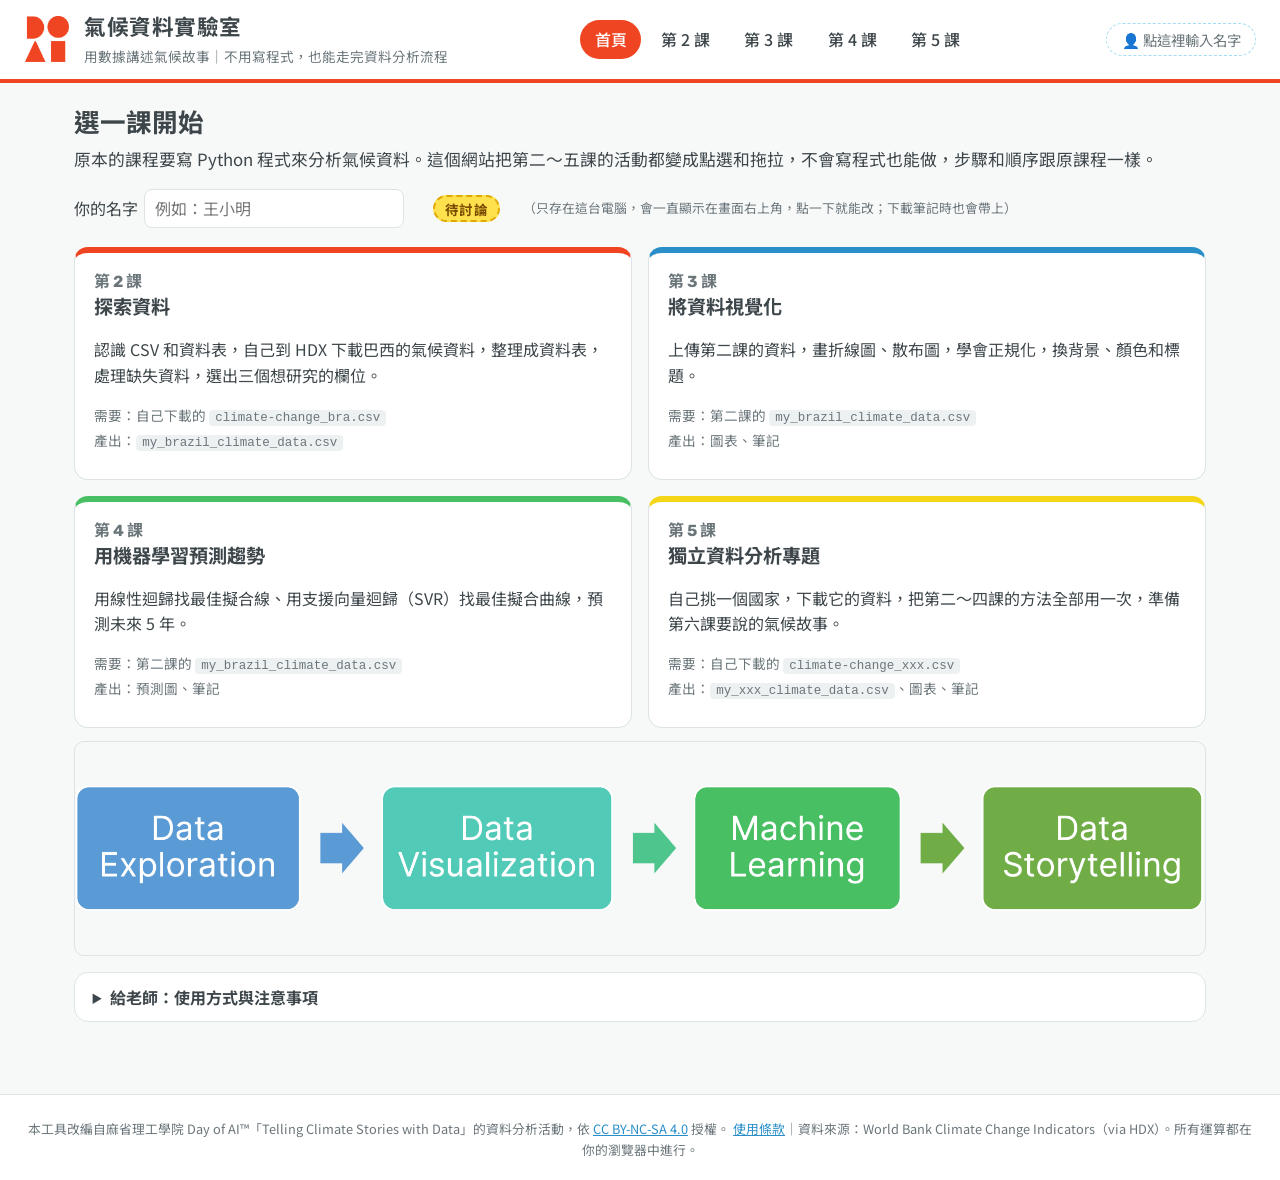
==== index.html @ 6a20e706 "氣候資料實驗室：第二～五課網頁版（不用寫程式的 Day of AI 氣候資料分析活動） Co-Authored-By: Claude Opus 5.5 <noreply@anthropic.com>" ====
<!doctype html>
<html lang="zh-Hant">
<head>
<meta charset="utf-8">
<meta name="viewport" content="width=device-width, initial-scale=1">
<title>氣候資料實驗室</title>
<link rel="icon" href="assets/logo-dayofai.png">
<link rel="preconnect" href="https://fonts.googleapis.com">
<link rel="stylesheet" href="https://fonts.googleapis.com/css2?family=Noto+Sans+TC:wght@400;500;700&family=Rubik:wght@500;700&display=swap">
<link rel="stylesheet" href="style.css?v=20261011171038">
</head>
<body class="home">

<header class="topbar">
  <a class="brand" href="index.html">
    <img src="assets/logo-dayofai.png" alt="Day of AI" class="logo">
    <div><div class="brand-title">氣候資料實驗室</div><div class="brand-sub">用數據講述氣候故事｜不用寫程式，也能走完資料分析流程</div></div>
  </a>
  <nav class="lesson-nav" id="lessonNav" data-current="0"></nav>
  <div class="pills"><span class="pill" id="studentName"></span></div>
</header>

<main>
  <section class="hero">
    <h1>選一課開始</h1>
    <p class="lead">原本的課程要寫 Python 程式來分析氣候資料。這個網站把第二～五課的活動都變成點選和拖拉，不會寫程式也能做，步驟和順序跟原課程一樣。</p>
    <div class="toolbar"><label>你的名字 <input type="text" id="nameInput" placeholder="例如：王小明"></label><span class="tbd" title="待小組討論後決定">待討論</span><span class="muted tiny">（只存在這台電腦，會一直顯示在畫面右上角，點一下就能改；下載筆記時也會帶上）</span></div>
  </section>

  <div class="lesson-grid">
    <a class="lesson-card" href="lesson2.html" data-stage="explore">
      <div class="lc-num">第 2 課</div>
      <h2>探索資料</h2>
      <p>認識 CSV 和資料表，自己到 HDX 下載巴西的氣候資料，整理成資料表，處理缺失資料，選出三個想研究的欄位。</p>
      <div class="lc-files"><span>需要：自己下載的 <code>climate-change_bra.csv</code></span><span>產出：<code>my_brazil_climate_data.csv</code></span></div>
      <div class="lc-prog" data-lesson="2"></div>
    </a>
    <a class="lesson-card" href="lesson3.html" data-stage="viz">
      <div class="lc-num">第 3 課</div>
      <h2>將資料視覺化</h2>
      <p>上傳第二課的資料，畫折線圖、散布圖，學會正規化，換背景、顏色和標題。</p>
      <div class="lc-files"><span>需要：第二課的 <code>my_brazil_climate_data.csv</code></span><span>產出：圖表、筆記</span></div>
      <div class="lc-prog" data-lesson="3"></div>
    </a>
    <a class="lesson-card" href="lesson4.html" data-stage="ml">
      <div class="lc-num">第 4 課</div>
      <h2>用機器學習預測趨勢</h2>
      <p>用線性迴歸找最佳擬合線、用支援向量迴歸（SVR）找最佳擬合曲線，預測未來 5 年。</p>
      <div class="lc-files"><span>需要：第二課的 <code>my_brazil_climate_data.csv</code></span><span>產出：預測圖、筆記</span></div>
      <div class="lc-prog" data-lesson="4"></div>
    </a>
    <a class="lesson-card" href="lesson5.html" data-stage="story">
      <div class="lc-num">第 5 課</div>
      <h2>獨立資料分析專題</h2>
      <p>自己挑一個國家，下載它的資料，把第二～四課的方法全部用一次，準備第六課要說的氣候故事。</p>
      <div class="lc-files"><span>需要：自己下載的 <code>climate-change_xxx.csv</code></span><span>產出：<code>my_xxx_climate_data.csv</code>、圖表、筆記</span></div>
      <div class="lc-prog" data-lesson="5"></div>
    </a>
  </div>

  <img class="shot pipeline-img" src="assets/img/pipeline.png" alt="資料分析流程：資料探索 → 資料視覺化 → 機器學習 → 資料敘事">

  <details class="howto">
    <summary>給老師：使用方式與注意事項</summary>
    <ul>
      <li><b>直接打開</b>：雙擊 <code>index.html</code> 就能用，不需要安裝任何東西；也可以把整個資料夾放上任何靜態網站空間。</li>
      <li><b>資料怎麼來</b>：和原課程一樣，第二課、第五課要學生自己到 HDX 下載 CSV 再上傳，網站不內建任何國家的資料。第三、四課上傳的是第二課存下的檔案；檔案不見的學生，可以下載原課程附的範例檔 <code>ex_brazil_climate_data.csv</code>。</li>
      <li><b>進度</b>：每一課的進度各自存在學生的瀏覽器裡（localStorage），關掉再打開會接著做。換電腦或用無痕視窗就不會保留。</li>
      <li><b>HDX 新版資料</b>：世界銀行在 2025 年更新後，新下載的檔案已經沒有 CO2、甲烷、溫室氣體總排放量等欄位，第一列也沒有 <code>#country+name</code> 標籤列。網站會自動處理，並在第二課提醒學生。</li>
      <li><b>和寫程式有關的部分</b>（複製 Notebook、執行程式格、填寫程式碼、匯入函式庫等）已省略，或改成點選、拖拉、勾選等類似的動作。</li>
      <li><b>原課程沒有的功能</b>都標成「延伸」：散布圖的 X 軸換成另一個欄位、SVR 調參數、考試模式、預測超過 5 年。</li>
    </ul>
  </details>
</main>

<footer class="footer">
  本工具改編自麻省理工學院 Day of AI™「Telling Climate Stories with Data」的資料分析活動，依
  <a href="https://creativecommons.org/licenses/by-nc-sa/4.0/" target="_blank" rel="noopener">CC BY-NC-SA 4.0</a> 授權。
  <a href="https://www.dayofai.org/privacy-and-terms-of-use" target="_blank" rel="noopener">使用條款</a>｜資料來源：World Bank Climate Change Indicators（via HDX）。所有運算都在你的瀏覽器中進行。
</footer>
<div class="toast" id="toast"></div>

<script src="lib/chart.umd.min.js?v=20261011171038"></script>
<script src="js/core.js?v=20261011171038"></script>
<script>
(() => {
  CDL.initPage();
  const nm = document.getElementById("nameInput");
  nm.value = CDL.getName();
  nm.addEventListener("input", () => CDL.setName(nm.value.trim()));
  // 每一課的進度摘要
  const steps = { 2: 10, 3: 5, 4: 4, 5: 7 };
  document.querySelectorAll(".lc-prog").forEach(el => {
    const n = el.dataset.lesson, s = CDL.makeStore(`cdl-lesson${n}`).load();
    el.textContent = s && s.step ? `上次做到第 ${s.step} 步（共 ${steps[n]} 步）` : "";   // 讀不到（例如 Firefox 開本機檔案）就不顯示，免得誤導
  });
})();
</script>
</body>
</html>
---- style.css ----
/* 配色取自投影片：Day of AI 橘紅、淺藍、深灰，輔色青綠、綠、黃 */
:root {
  --orange: #EF4523;
  --orange-l: #FDE6E0;
  --blue: #A2DDF5;
  --blue-d: #2A8FC9;
  --blue-l: #E8F6FD;
  --ink: #3D464A;
  --ink-2: #6B767B;
  --teal: #52CAB8;
  --green: #49BF64;
  --yellow: #F5D616;
  --bg: #F7F8F8;
  --card: #FFFFFF;
  --line: #DDE3E6;
  --radius: 14px;
  --font: "Noto Sans TC", "PingFang TC", "Microsoft JhengHei", system-ui, sans-serif;
  --font-head: "Rubik", "Noto Sans TC", "PingFang TC", "Microsoft JhengHei", sans-serif;
}

* { box-sizing: border-box; }
html, body { margin: 0; }
body {
  font-family: var(--font);
  color: var(--ink);
  background: var(--bg);
  line-height: 1.6;
  font-size: 16px;
}
a { color: var(--blue-d); }
code { background: #EEF1F2; padding: 1px 6px; border-radius: 4px; font-size: .92em; }
h1, h2, h3 { font-family: var(--font-head); line-height: 1.3; }
h1 { font-size: 1.6rem; margin: 0 0 .4rem; }
h1 small { font-size: .85rem; font-weight: 500; color: var(--ink-2); margin-left: .5rem; font-family: var(--font); }
h2 { font-size: 1.2rem; margin: 1.8rem 0 .5rem; }
h3 { margin: 0 0 .4rem; font-size: 1.05rem; }
.lead { font-size: 1.05rem; margin: 0 0 1rem; }
.muted { color: var(--ink-2); }
.tiny { font-size: .8rem; }
[hidden] { display: none !important; }

/* ── 頂部列 ── */
.topbar {
  display: flex; align-items: center; justify-content: space-between; gap: 1rem; flex-wrap: wrap;
  background: #fff; padding: .7rem 1.5rem; border-bottom: 4px solid var(--orange);
  position: sticky; top: 0; z-index: 20;
}
.brand { display: flex; align-items: center; gap: .9rem; color: inherit; text-decoration: none; }
.logo { width: 46px; height: 46px; object-fit: contain; }
.brand-title { font-family: var(--font-head); font-weight: 700; font-size: 1.35rem; letter-spacing: .02em; }
.brand-sub { font-size: .85rem; color: var(--ink-2); }
.dataset-pill { background: var(--blue-l); border: 1px solid var(--blue); border-radius: 999px; padding: .25rem .9rem; font-size: .9rem; white-space: nowrap; }

/* ── 資料分析流程導覽 ── */
.pipeline {
  display: flex; gap: .6rem; padding: .9rem 1.5rem; background: #fff;
  border-bottom: 1px solid var(--line); overflow-x: auto;
}
.stage { flex: 0 0 auto; }
.stage[data-stage="explore"] { flex: 1 1 auto; }
.stage-name { font-size: .8rem; font-weight: 700; color: var(--ink-2); margin-bottom: .3rem; display: flex; align-items: center; gap: .4rem; }
.stage-name .dot { width: 10px; height: 10px; border-radius: 50%; display: inline-block; }
.stage[data-stage="explore"] .dot { background: var(--orange); }
.stage[data-stage="viz"] .dot { background: var(--blue-d); }
.stage[data-stage="ml"] .dot { background: var(--green); }
.stage[data-stage="story"] .dot { background: var(--yellow); }
.steps { display: flex; gap: .4rem; }
.step {
  font: inherit; font-size: .92rem; border: 2px solid var(--line); background: #fff; color: var(--ink);
  border-radius: 999px; padding: .3rem .9rem .3rem .35rem; cursor: pointer; display: flex; align-items: center; gap: .45rem; white-space: nowrap;
}
.step b { width: 24px; height: 24px; border-radius: 50%; background: var(--line); display: inline-flex; align-items: center; justify-content: center; font-size: .8rem; }
.step.done b { background: var(--teal); color: #fff; }
.step.active { border-color: var(--orange); background: var(--orange-l); }
.step.active b { background: var(--orange); color: #fff; }
.step:disabled { opacity: .45; cursor: not-allowed; }

/* ── 主內容 ── */
main { max-width: 1180px; margin: 0 auto; padding: 1.5rem; }
.panel { display: none; }
.panel.active { display: block; animation: fade .25s ease; }
@keyframes fade { from { opacity: 0; transform: translateY(6px); } to { opacity: 1; transform: none; } }

.card { background: var(--card); border: 1px solid var(--line); border-radius: var(--radius); padding: 1rem 1.2rem; }

/* 按鈕 */
.btn {
  font: inherit; font-weight: 500; border: 2px solid var(--ink); background: #fff; color: var(--ink);
  border-radius: 10px; padding: .5rem 1.1rem; cursor: pointer; transition: transform .08s, background .15s;
}
.btn:hover { transform: translateY(-1px); }
.btn:active { transform: none; }
.btn.primary { background: var(--orange); border-color: var(--orange); color: #fff; }
.btn.next { background: var(--ink); border-color: var(--ink); color: #fff; }
.btn.ghost { border-color: var(--line); }
.btn.small { padding: .25rem .7rem; font-size: .88rem; border-width: 1.5px; }
.btn.toggle { border-color: var(--line); }
.btn.toggle.on { border-color: var(--orange); background: var(--orange-l); }
.btn:disabled { opacity: .4; cursor: not-allowed; transform: none; }
.link { color: var(--blue-d); text-decoration: underline; cursor: pointer; }

.nav-row { display: flex; justify-content: space-between; align-items: center; margin: 2rem 0 .5rem; gap: 1rem; }

/* 上傳區 */
.dropzone {
  border: 3px dashed var(--blue); background: var(--blue-l); border-radius: var(--radius);
  padding: 2rem 1rem; text-align: center; transition: background .15s, border-color .15s;
}
.dropzone.over { background: var(--orange-l); border-color: var(--orange); }
.dropzone.compact { padding: 1rem; }
.dz-icon { font-size: 2.4rem; }
.dz-text { font-size: 1.05rem; }
.sample-row { display: flex; flex-wrap: wrap; gap: .5rem; justify-content: center; }
.dz-or { color: var(--ink-2); margin: .7rem 0; font-size: .9rem; }

.howto { margin: 1rem 0; background: #fff; border: 1px solid var(--line); border-radius: var(--radius); padding: .7rem 1.1rem; }
.howto summary { cursor: pointer; font-weight: 700; }

.callout { background: #FFF9DB; border-left: 5px solid var(--yellow); padding: .8rem 1rem; border-radius: 8px; margin: 1rem 0; }
.hint { color: var(--ink-2); font-size: .9rem; margin-top: .5rem; }
.nan { color: #B0B8BC; font-style: italic; }

/* 表格 */
.table-wrap { overflow: auto; max-height: 420px; border: 1px solid var(--line); border-radius: 10px; background: #fff; }
.table-wrap.small { max-height: 260px; }
table.data { border-collapse: collapse; font-size: .85rem; min-width: 100%; }
table.data th, table.data td { padding: .35rem .6rem; border-bottom: 1px solid #EEF1F2; text-align: right; white-space: nowrap; }
table.data th { position: sticky; top: 0; background: #F1F4F5; text-align: left; vertical-align: bottom; z-index: 1; }
table.data th .en { display: block; font-weight: 400; font-size: .72rem; color: var(--ink-2); max-width: 220px; white-space: normal; }
table.data th .miss { display: block; font-weight: 500; font-size: .72rem; color: var(--orange); }
table.data td:first-child, table.data th:first-child { position: sticky; left: 0; background: #F7F9FA; text-align: left; font-weight: 700; z-index: 2; }
table.data th:first-child { z-index: 3; }
table.data td.left { text-align: left; }
table.data tr.removed td { background: #FDECEC; color: #B6463A; text-decoration: line-through; }

/* STOP 討論卡 */
.stop {
  display: flex; gap: 1rem; align-items: flex-start; background: #fff; border: 2px solid #E53935;
  border-radius: var(--radius); padding: .9rem 1.1rem; margin: 1.4rem 0;
}
.stop::before {
  content: ""; flex: 0 0 48px; height: 48px; background: url(assets/stop-sign.png) center/contain no-repeat;
}
.stop.compact { margin: .8rem 0; padding: .6rem .9rem; }
.stop.compact::before { flex-basis: 34px; height: 34px; }
.stop ul { margin: 0; padding-left: 1.2rem; }
.stop .stop-meta { font-size: .8rem; color: var(--ink-2); margin-bottom: .2rem; }
.stop .stop-meta b { color: #E53935; }

/* 缺失資料 */
.toolbar { display: flex; flex-wrap: wrap; gap: .8rem 1.4rem; align-items: center; margin: .8rem 0; }
.toolbar label { display: inline-flex; align-items: center; gap: .4rem; }
.toolbar input[type="text"] { font: inherit; padding: .35rem .6rem; border: 1.5px solid var(--line); border-radius: 8px; min-width: 260px; }
.toolbar select, .toolbar input[type="number"] { font: inherit; padding: .3rem .4rem; border: 1.5px solid var(--line); border-radius: 8px; }
.toolbar input[type="number"] { width: 3.6rem; }
.legend-row { font-size: .85rem; color: var(--ink-2); display: flex; align-items: center; gap: .4rem; margin-bottom: .5rem; }
.sw { width: 14px; height: 14px; border-radius: 3px; display: inline-block; }
.sw.keep { background: var(--teal); }
.sw.drop { background: var(--orange); }
.missing-list { display: grid; grid-template-columns: 1fr; gap: 2px; background: #fff; border: 1px solid var(--line); border-radius: 10px; padding: .4rem; max-height: 560px; overflow: auto; }
.miss-row { display: grid; grid-template-columns: minmax(200px, 2fr) 3fr 4.2rem 6.5rem; gap: .8rem; align-items: center; padding: .25rem .5rem; border-radius: 6px; font-size: .88rem; }
.miss-row:hover { background: #F4F7F8; }
.miss-row .name small { display: block; color: var(--ink-2); font-size: .72rem; }
.miss-bar { height: 12px; background: #EEF1F2; border-radius: 6px; overflow: hidden; }
.miss-bar span { display: block; height: 100%; background: var(--teal); border-radius: 6px; }
.miss-row.will-drop .miss-bar span { background: var(--orange); }
.miss-row.dropped { opacity: .45; text-decoration: line-through; }
.miss-row .pct { text-align: right; font-variant-numeric: tabular-nums; font-weight: 700; }

/* 選欄位 */
.pick-layout { display: grid; grid-template-columns: minmax(260px, 1fr) 1.4fr; gap: 1.2rem; }
.pick-left input[type="search"] { width: 100%; font: inherit; padding: .5rem .8rem; border: 1.5px solid var(--line); border-radius: 10px; margin-bottom: .6rem; }
.chip-list { display: flex; flex-direction: column; gap: .35rem; max-height: 520px; overflow: auto; padding-right: .3rem; }
.chip {
  background: #fff; border: 1.5px solid var(--line); border-radius: 10px; padding: .4rem .7rem; cursor: grab;
  font-size: .9rem; display: flex; align-items: center; gap: .5rem; user-select: none;
}
.chip:hover { border-color: var(--blue-d); }
.chip.selected { border-color: var(--orange); background: var(--orange-l); }
.chip.used { opacity: .45; }
.chip.dragging { opacity: .4; }
.chip .grip { color: #B0B8BC; font-size: .9rem; touch-action: none; padding: .3rem .15rem; cursor: grab; }
.drag-ghost { position: fixed; left: 0; top: 0; z-index: 100; pointer-events: none; box-shadow: 0 8px 24px rgba(0,0,0,.18); border-color: var(--orange); opacity: .95; }
body.is-dragging, body.is-dragging * { cursor: grabbing !important; user-select: none; }
.chip .txt { flex: 1; min-width: 0; }
.chip .txt small { display: block; color: var(--ink-2); font-size: .72rem; overflow: hidden; text-overflow: ellipsis; white-space: nowrap; }
.chip .add { border: none; background: var(--ink); color: #fff; border-radius: 6px; font-size: .78rem; padding: .15rem .5rem; cursor: pointer; }
.chip .miss-tag { font-size: .72rem; color: var(--ink-2); white-space: nowrap; }

.slots { display: grid; grid-template-columns: repeat(3, 1fr); gap: .7rem; margin-bottom: 1rem; }
.slot, .axis-zone {
  border: 2.5px dashed var(--blue); background: var(--blue-l); border-radius: 12px; padding: .5rem .7rem; min-height: 86px; position: relative;
  transition: background .15s, border-color .15s;
}
.slot.over, .axis-zone.over { background: var(--orange-l); border-color: var(--orange); }
.slot.filled { border-style: solid; background: #fff; border-color: var(--orange); }
.slot-label { font-size: .75rem; font-weight: 700; color: var(--ink-2); }
.slot-body { font-size: .9rem; color: var(--ink-2); margin-top: .2rem; }
.slot.filled .slot-body { color: var(--ink); font-weight: 500; }
.slot-body small { display: block; color: var(--ink-2); font-weight: 400; font-size: .72rem; }
.slot .x, .tag .x { position: absolute; top: .3rem; right: .4rem; border: none; background: none; font-size: 1.1rem; color: var(--ink-2); cursor: pointer; }
.preview { min-height: 200px; }
.preview h3 small { display: block; font-weight: 400; color: var(--ink-2); font-size: .78rem; }
.preview .chart-box { height: 200px; }

/* 相關 */
.corr-tabs { display: flex; gap: .5rem; margin-bottom: .6rem; }
.corr-list { display: grid; gap: 3px; }
.corr-row { display: grid; grid-template-columns: minmax(200px, 2fr) 3fr 3.2rem 6.2rem; gap: .7rem; align-items: center; font-size: .86rem; padding: .2rem .4rem; border-radius: 6px; }
.corr-row:hover { background: #F4F7F8; }
.corr-row .name small { display: block; color: var(--ink-2); font-size: .72rem; }
.corr-bar { position: relative; height: 14px; background: #F1F4F5; border-radius: 4px; }
.corr-bar::after { content: ""; position: absolute; left: 50%; top: -2px; bottom: -2px; width: 1px; background: #9AA5AA; }
.corr-bar span { position: absolute; top: 0; height: 100%; border-radius: 4px; }
.corr-row .r { font-weight: 700; text-align: right; font-variant-numeric: tabular-nums; }
.corr-row .n { color: var(--ink-2); font-size: .75rem; display: flex; align-items: center; justify-content: flex-end; gap: .4rem; white-space: nowrap; }
.corr-row .add { font-size: .75rem; }
.heat { border-collapse: collapse; font-size: .78rem; }
.heat th { font-weight: 500; padding: .2rem .4rem; text-align: right; max-width: 220px; }
.heat th.top { writing-mode: vertical-rl; text-orientation: mixed; text-align: end; height: 180px; vertical-align: bottom; padding: .3rem .2rem; }
.heat td { width: 44px; height: 32px; text-align: center; font-variant-numeric: tabular-nums; border: 1px solid #fff; }

/* 圖表 */
.viz-tabs { display: flex; gap: .5rem; margin: 1rem 0 .4rem; }
.builder { display: grid; grid-template-columns: 260px 1fr; gap: 1.2rem; align-items: start; }
.builder-side .chip-list { max-height: 560px; }
.mini-title { font-size: .82rem; font-weight: 700; color: var(--ink-2); margin-bottom: .4rem; }
.axis-zone { min-height: 64px; }
.axis-zone .zone-body { display: flex; flex-wrap: wrap; gap: .4rem; margin-top: .3rem; min-height: 30px; align-items: center; }
.axis-zone .zone-body:empty::after { content: "把欄位拖曳到這裡（或點欄位旁的「加入」）"; color: var(--ink-2); font-size: .85rem; }
.axis-pair { display: grid; grid-template-columns: 1fr 1fr; gap: .7rem; }
.tag { display: inline-flex; align-items: center; gap: .4rem; background: #fff; border: 1.5px solid var(--ink); border-radius: 999px; padding: .2rem .4rem .2rem .7rem; font-size: .88rem; }
.tag input[type="color"] { width: 26px; height: 22px; border: none; padding: 0; background: none; cursor: pointer; }
.tag .x { position: static; font-size: 1rem; }
.chart-box { position: relative; height: 380px; background: #fff; border: 1px solid var(--line); border-radius: var(--radius); padding: .6rem; }
.chart-box.tall { height: 440px; }
.chart-actions { display: flex; justify-content: flex-end; margin-top: .4rem; }
.source-box { display: flex; flex-wrap: wrap; gap: 1rem; align-items: center; justify-content: space-between; }

/* 機器學習 */
.model-row { display: grid; grid-template-columns: 1fr 1.3fr; gap: .8rem; margin: .8rem 0; }
.model-card { background: #fff; border: 1.5px solid var(--line); border-radius: 12px; padding: .7rem .9rem; }
.model-head { font-weight: 700; display: block; cursor: pointer; }
.model-head input, .model-head .swatch { vertical-align: middle; margin-right: .35rem; }
.swatch { width: 16px; height: 4px; border-radius: 2px; display: inline-block; }
.model-body { font-size: .9rem; margin-top: .4rem; }
.slider-row { display: grid; grid-template-columns: 7.2rem 1fr 3rem; gap: .5rem; align-items: center; }
.slider-row b { text-align: right; font-variant-numeric: tabular-nums; }
.slider-row span { cursor: help; }
.result-box { margin-top: .8rem; }
.result-box table { border-collapse: collapse; width: 100%; background: #fff; border-radius: 10px; overflow: hidden; font-size: .92rem; }
.result-box th, .result-box td { padding: .45rem .7rem; border-bottom: 1px solid #EEF1F2; text-align: left; }
.result-box th { background: #F1F4F5; }
.result-box .big { font-size: 1.15rem; font-weight: 700; }
.exam { background: #FFF9DB; padding: .2rem .6rem; border-radius: 8px; }
.verdict { margin-top: .6rem; padding: .7rem 1rem; border-radius: 10px; background: var(--blue-l); }

/* 帶走成果 */
.takeaway-grid { display: grid; grid-template-columns: repeat(3, 1fr); gap: 1rem; }
.takeaway-grid textarea { width: 100%; font: inherit; border: 1.5px solid var(--line); border-radius: 8px; padding: .5rem; margin-bottom: .4rem; }

.footer { text-align: center; font-size: .8rem; color: var(--ink-2); padding: 1.5rem; border-top: 1px solid var(--line); background: #fff; margin-top: 2rem; }

.toast {
  position: fixed; left: 50%; bottom: 24px; transform: translateX(-50%) translateY(120px); background: var(--ink); color: #fff;
  padding: .6rem 1.2rem; border-radius: 10px; transition: transform .25s; z-index: 50; max-width: 90vw;
}
.toast.show { transform: translateX(-50%) translateY(0); visibility: visible; }
.toast { visibility: hidden; }


/* ── 課程切換、名字 ── */
.lesson-nav { display: flex; gap: .3rem; flex-wrap: wrap; }
.lesson-nav a { text-decoration: none; color: var(--ink); padding: .3rem .8rem; border-radius: 999px; border: 2px solid transparent; font-weight: 500; white-space: nowrap; }
.lesson-nav a:hover { border-color: var(--line); }
.lesson-nav a.on { background: var(--orange); color: #fff; }
.pills { display: flex; gap: .5rem; align-items: center; }
.pill { background: var(--blue-l); border: 1px solid var(--blue); border-radius: 999px; padding: .25rem .9rem; font-size: .9rem; white-space: nowrap; }
.pill:empty { display: none; }
.pill.editable { cursor: pointer; }
.pill.editable:hover { border-color: var(--blue-d); }
.pill.editable.empty { background: #fff; border-style: dashed; color: var(--ink-2); }
.pill input { font: inherit; border: none; outline: none; background: transparent; width: 8em; padding: 0; }

/* ── 首頁 ── */
.hero { margin-bottom: 1.2rem; }
.lesson-grid { display: grid; grid-template-columns: repeat(2, 1fr); gap: 1rem; }
.lesson-card { display: block; text-decoration: none; color: var(--ink); background: #fff; border: 1px solid var(--line); border-top: 6px solid var(--orange); border-radius: var(--radius); padding: 1rem 1.2rem; transition: transform .1s, box-shadow .15s; }
.lesson-card:hover { transform: translateY(-2px); box-shadow: 0 8px 22px rgba(0,0,0,.08); }
.lesson-card[data-stage="viz"] { border-top-color: var(--blue-d); }
.lesson-card[data-stage="ml"] { border-top-color: var(--green); }
.lesson-card[data-stage="story"] { border-top-color: var(--yellow); }
.lesson-card h2 { margin: .1rem 0 .4rem; }
.lc-num { font-family: var(--font-head); font-weight: 700; color: var(--ink-2); }
.lc-files { display: flex; flex-direction: column; gap: .15rem; font-size: .85rem; color: var(--ink-2); margin-top: .5rem; }
.lc-prog { margin-top: .6rem; font-size: .82rem; font-weight: 700; color: var(--blue-d); }
.pipeline-img { margin: 1.5rem 0 .5rem; }

/* ── Notebook 儲存格 ── */
.cell { border: 1px solid var(--line); border-radius: 10px; background: #fff; margin: .6rem 0; overflow: hidden; }
.cell-head { display: flex; align-items: center; gap: .6rem; padding: .35rem .6rem; background: #F1F4F5; border-bottom: 1px solid var(--line); flex-wrap: wrap; }
.cell-head code { background: none; color: var(--ink-2); font-size: .8rem; }
.run { width: 30px; height: 30px; border-radius: 50%; border: none; background: var(--ink); color: #fff; cursor: pointer; font-size: .85rem; }
.run:hover { background: var(--orange); }
.cell textarea { width: 100%; border: none; font: .88rem/1.5 ui-monospace, "SF Mono", Menlo, Consolas, monospace; padding: .6rem .8rem; resize: vertical; background: #FBFCFC; }
.code-ro { margin: 0; padding: .6rem .8rem; font: .88rem/1.5 ui-monospace, "SF Mono", Menlo, Consolas, monospace; background: #FBFCFC; white-space: pre-wrap; word-break: break-word; border-radius: 8px; }
pre.out { margin: 0; padding: .6rem .8rem; font: .88rem/1.5 ui-monospace, "SF Mono", Menlo, Consolas, monospace; background: #F4F8F4; border-left: 4px solid var(--teal); white-space: pre-wrap; word-break: break-word; }
pre.out.err { background: #FDF0EE; border-left-color: var(--orange); }
details.code { margin: .8rem 0; border: 1px dashed #B9C3C7; border-radius: 10px; background: #FBFCFC; }
details.code summary { cursor: pointer; padding: .45rem .8rem; font-size: .88rem; color: var(--ink-2); font-weight: 500; }
details.code summary::before { content: "🐍 "; }
details.code pre { margin: 0; padding: .2rem .9rem .8rem; overflow: auto; }
details.code code { background: none; padding: 0; font: .84rem/1.55 ui-monospace, "SF Mono", Menlo, Consolas, monospace; white-space: pre; }

/* ── 步驟中的小步驟 ── */
.substep { border-left: 4px solid var(--line); padding: .2rem 0 .2rem 1rem; margin: 1rem 0; }
.substep.done { border-left-color: var(--teal); }
.substep h3 code, .card h3 code { font-weight: 400; font-size: .8rem; }
.ok-box { background: #EAF8F4; border: 1px solid var(--teal); border-radius: 10px; padding: .6rem 1rem; margin: .8rem 0; }
.ok-line { color: #1E8C78; font-weight: 700; margin: .3rem 0; }
.done-card { border-color: var(--teal); margin-top: .8rem; }
.miss-inline { color: var(--orange); font-weight: 700; }
table.data th.struck, table.data td.struck { text-decoration: line-through; color: #B6463A; background: #FDECEC; }
.shot { max-width: 100%; border: 1px solid var(--line); border-radius: 10px; display: block; margin: .8rem 0; }
.shot.small { max-width: 520px; }
.link-out a { word-break: break-all; }

/* ── df_foods、df_example ── */
.foods { display: grid; grid-template-columns: 300px 1fr; gap: 1rem; align-items: start; margin: .8rem 0; }
.foods-btns { display: flex; flex-direction: column; gap: .35rem; }
.foods-btns .btn { text-align: left; display: flex; flex-direction: column; gap: 0; }
.foods-btns .btn code { background: none; padding: 0; font-size: .84rem; }
.foods-btns .btn span { font-size: .75rem; color: var(--ink-2); }
.foods-out .code-ro { margin-bottom: .5rem; border: 1px solid var(--line); }
.ex-grid { display: grid; grid-template-columns: repeat(3, 1fr); gap: .8rem; }
.preview-grid { display: grid; grid-template-columns: minmax(180px, 1fr) 1.4fr; gap: .8rem; margin-top: .5rem; }
.preview .preview-grid .chart-box { height: 240px; }
.preview .table-wrap.small { max-height: 240px; }

/* ── 任務清單 ── */
.task-box { margin-top: 1rem; background: #fff; border: 1px solid var(--line); border-radius: 12px; padding: .7rem .8rem; }
ol.tasks { list-style: none; margin: 0; padding: 0; display: grid; gap: .45rem; font-size: .86rem; }
ol.tasks li { display: grid; grid-template-columns: 22px 1fr; gap: .45rem; align-items: start; }
ol.tasks .tick { width: 20px; height: 20px; border-radius: 50%; border: 2px solid var(--line); display: inline-flex; align-items: center; justify-content: center; font-size: .75rem; font-weight: 700; color: #fff; }
ol.tasks li.ok .tick { background: var(--teal); border-color: var(--teal); }
ol.tasks li.ok span:last-child { color: var(--ink-2); }
ol.tasks .prog { margin-left: .4rem; color: var(--blue-d); }
.tag .tagname { font-weight: 500; }
.tag .cname { width: 7.5rem; font: inherit; font-size: .8rem; padding: .1rem .35rem; border: 1px solid var(--line); border-radius: 6px; }

/* ── 預測 ── */
.model-title { font-family: var(--font-head); font-weight: 700; margin-bottom: .5rem; }
.model-info { display: grid; gap: .6rem; margin-top: .8rem; }
.tryit { margin-top: .6rem; }
.tryit input[type=number] { width: 6rem; }
table.mini { border-collapse: collapse; font-size: .86rem; margin-top: .3rem; }
table.mini th, table.mini td { border: 1px solid #E6EBED; padding: .3rem .55rem; text-align: right; font-variant-numeric: tabular-nums; }
table.mini th { background: #F1F4F5; text-align: left; font-weight: 500; }
.ext-body { margin-top: .6rem; }
.chart-box.short { height: 240px; border: none; border-top: 1px solid var(--line); border-radius: 0; }
.sc3 { display: grid; grid-template-columns: repeat(3, 1fr); gap: .8rem; }

@media (max-width: 860px) {
  .lesson-grid, .foods, .ex-grid, .preview-grid, .sc3 { grid-template-columns: 1fr; }
  .lesson-nav { order: 3; width: 100%; }
  .toolbar label { width: 100%; }
  .toolbar label input[type="text"] { flex: 1; }
}

@media (max-width: 1080px) {
  .model-row { grid-template-columns: 1fr; }
}
/* 手機與平板 */
@media (max-width: 860px) {
  .pick-layout, .builder, .model-row, .takeaway-grid { grid-template-columns: 1fr; }
  .slots { grid-template-columns: 1fr; }
  .topbar { padding: .6rem 16px; }
  .brand-sub { display: none; }
  main { padding: 1rem 16px; }
  .pipeline { padding: .7rem 16px; }
  .miss-row { grid-template-columns: 1fr 1fr 3.4rem; }
  .corr-row { grid-template-columns: 1fr 1fr 3.2rem; }
  .corr-row .n { display: none; }
  .toolbar input[type="text"] { min-width: 0; width: 100%; }
  .chart-box { height: 300px; }
}
@media print {
  .topbar, .pipeline, .nav-row, .footer { display: none; }
}
#foodTable { max-height: 560px; }

/* 待討論標記：給老師小組討論用，定案後拿掉 */
.tbd { display: inline-block; vertical-align: middle; margin-left: .4rem; padding: .1rem .6rem; border-radius: 999px; background: #FFE14D; color: #7A4B00; border: 2px dashed #E0A800; font: 700 .85rem var(--font); letter-spacing: .05em; }
.shot-tbd { margin: .8rem 0 -.4rem; }
.shot-tbd .tbd { margin-left: 0; }
.miss-row .cov { font-size: .82rem; font-variant-numeric: tabular-nums; text-align: right; }
.miss-row .cov small { display: block; color: var(--ink-2); font-size: .72rem; }
.miss-summary { margin: .6rem 0 .8rem; font-size: .92rem; }
.miss-head { margin-bottom: .2rem; }
.miss-head .tbd { margin-left: 0; }
@media (max-width: 860px) { .miss-row { grid-template-columns: 1fr 1fr 3.4rem; } .miss-row .cov { grid-column: 1 / -1; text-align: left; } }
.pick-howto { background: var(--blue-l); border-left: 5px solid var(--blue-d); border-radius: 8px; padding: .6rem 1rem; margin: .4rem 0 .9rem; font-size: .95rem; }
.pick-howto.ok { background: #EAF8F4; border-left-color: var(--teal); }
.chip .slot-badge { font-size: .72rem; font-weight: 700; color: #fff; background: var(--orange); border-radius: 999px; padding: .05rem .5rem; white-space: nowrap; }
.chip.current { box-shadow: 0 0 0 3px rgba(239,69,35,.25); }
.chip:not(.selected) { cursor: pointer; }
.slot.filled { cursor: pointer; }
.pick-left .chip { cursor: pointer; }
.tbd-note { background: #FFFBE6; border: 1.5px dashed #E0A800; border-radius: 8px; padding: .45rem .7rem; margin: .2rem 0 .5rem; font-size: .88rem; color: var(--ink); }
.tbd-note .tbd { margin: 0 .4rem 0 0; }
.ext > summary .tbd { margin-left: .6rem; }
.shot-cap { margin: -.4rem 0 1rem; }
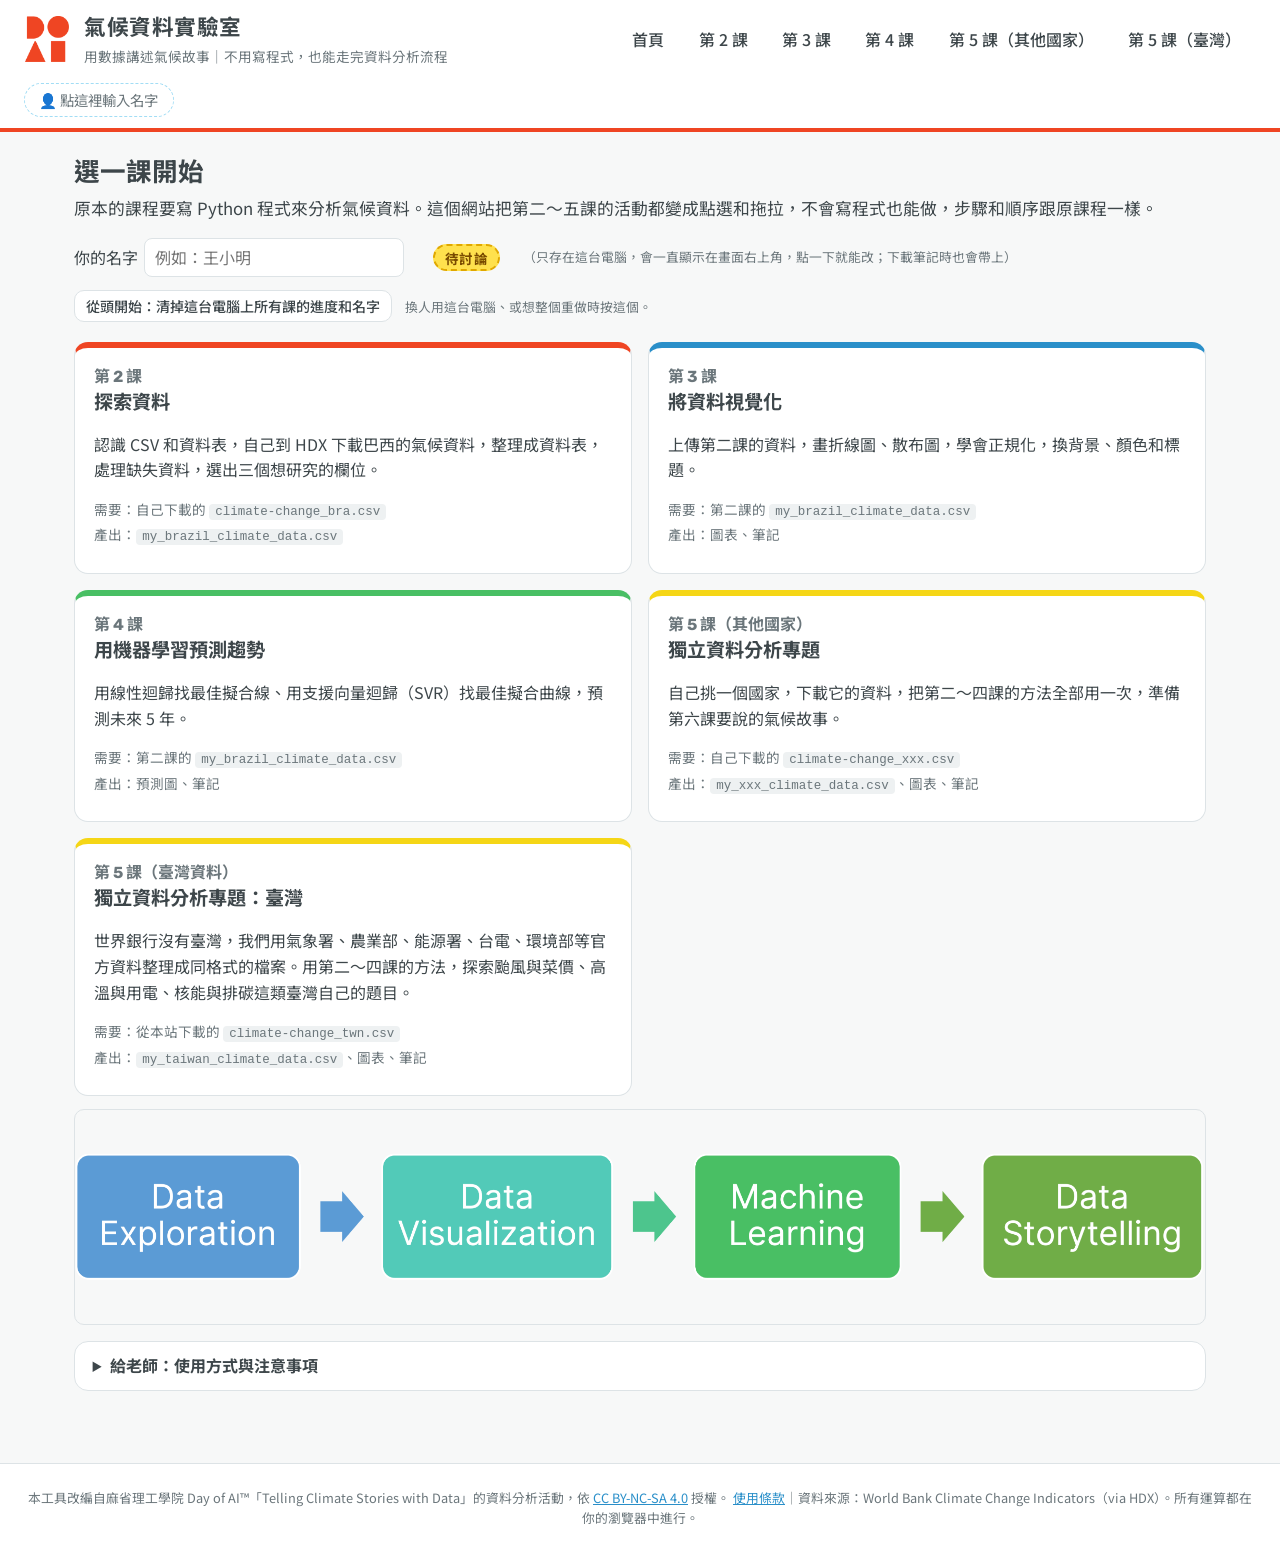
==== commit bcbb9df7: "新增「第 5 課（臺灣資料）」與臺灣年／月資料集，網站支援逐月模式 - lesson5tw.html／js/lesson5tw.js：第五課臺灣版，下載本站整理的 CSV 再上傳；原第五課只改名「第 " ====
--- a/index.html
+++ b/index.html
@@ -7,7 +7,7 @@
 <link rel="icon" href="assets/logo-dayofai.png">
 <link rel="preconnect" href="https://fonts.googleapis.com">
 <link rel="stylesheet" href="https://fonts.googleapis.com/css2?family=Noto+Sans+TC:wght@400;500;700&family=Rubik:wght@500;700&display=swap">
-<link rel="stylesheet" href="style.css?v=20261011171038">
+<link rel="stylesheet" href="style.css?v=20261017213000">
 </head>
 <body class="home">
 
@@ -25,6 +25,7 @@
     <h1>選一課開始</h1>
     <p class="lead">原本的課程要寫 Python 程式來分析氣候資料。這個網站把第二～五課的活動都變成點選和拖拉，不會寫程式也能做，步驟和順序跟原課程一樣。</p>
     <div class="toolbar"><label>你的名字 <input type="text" id="nameInput" placeholder="例如：王小明"></label><span class="tbd" title="待小組討論後決定">待討論</span><span class="muted tiny">（只存在這台電腦，會一直顯示在畫面右上角，點一下就能改；下載筆記時也會帶上）</span></div>
+    <p class="muted tiny" style="margin-top:.5rem"><button class="btn small ghost" id="startOver">從頭開始：清掉這台電腦上所有課的進度和名字</button>　換人用這台電腦、或想整個重做時按這個。</p>
   </section>
 
   <div class="lesson-grid">
@@ -50,11 +51,18 @@
       <div class="lc-prog" data-lesson="4"></div>
     </a>
     <a class="lesson-card" href="lesson5.html" data-stage="story">
-      <div class="lc-num">第 5 課</div>
+      <div class="lc-num">第 5 課（其他國家）</div>
       <h2>獨立資料分析專題</h2>
       <p>自己挑一個國家，下載它的資料，把第二～四課的方法全部用一次，準備第六課要說的氣候故事。</p>
       <div class="lc-files"><span>需要：自己下載的 <code>climate-change_xxx.csv</code></span><span>產出：<code>my_xxx_climate_data.csv</code>、圖表、筆記</span></div>
       <div class="lc-prog" data-lesson="5"></div>
+    </a>
+    <a class="lesson-card" href="lesson5tw.html" data-stage="story">
+      <div class="lc-num">第 5 課（臺灣資料）</div>
+      <h2>獨立資料分析專題：臺灣</h2>
+      <p>世界銀行沒有臺灣，我們用氣象署、農業部、能源署、台電、環境部等官方資料整理成同格式的檔案。用第二～四課的方法，探索颱風與菜價、高溫與用電、核能與排碳這類臺灣自己的題目。</p>
+      <div class="lc-files"><span>需要：從本站下載的 <code>climate-change_twn.csv</code></span><span>產出：<code>my_taiwan_climate_data.csv</code>、圖表、筆記</span></div>
+      <div class="lc-prog" data-lesson="5tw"></div>
     </a>
   </div>
 
@@ -64,7 +72,7 @@
     <summary>給老師：使用方式與注意事項</summary>
     <ul>
       <li><b>直接打開</b>：雙擊 <code>index.html</code> 就能用，不需要安裝任何東西；也可以把整個資料夾放上任何靜態網站空間。</li>
-      <li><b>資料怎麼來</b>：和原課程一樣，第二課、第五課要學生自己到 HDX 下載 CSV 再上傳，網站不內建任何國家的資料。第三、四課上傳的是第二課存下的檔案；檔案不見的學生，可以下載原課程附的範例檔 <code>ex_brazil_climate_data.csv</code>。</li>
+      <li><b>資料怎麼來</b>：和原課程一樣，第二課、第五課要學生自己到 HDX 下載 CSV 再上傳，網站不內建任何國家的資料；只有「第 5 課（臺灣資料）」例外：世界銀行沒有臺灣，所以我們用臺灣官方開放資料整理成同格式的檔案放在本站（來源見 <code>data/SOURCES-taiwan.md</code>），學生一樣要先下載再上傳。第三、四課上傳的是第二課存下的檔案；檔案不見的學生，可以下載原課程附的範例檔 <code>ex_brazil_climate_data.csv</code>。</li>
       <li><b>進度</b>：每一課的進度各自存在學生的瀏覽器裡（localStorage），關掉再打開會接著做。換電腦或用無痕視窗就不會保留。</li>
       <li><b>HDX 新版資料</b>：世界銀行在 2025 年更新後，新下載的檔案已經沒有 CO2、甲烷、溫室氣體總排放量等欄位，第一列也沒有 <code>#country+name</code> 標籤列。網站會自動處理，並在第二課提醒學生。</li>
       <li><b>和寫程式有關的部分</b>（複製 Notebook、執行程式格、填寫程式碼、匯入函式庫等）已省略，或改成點選、拖拉、勾選等類似的動作。</li>
@@ -81,7 +89,7 @@
 <div class="toast" id="toast"></div>
 
 <script src="lib/chart.umd.min.js?v=20261011171038"></script>
-<script src="js/core.js?v=20261011171038"></script>
+<script src="js/core.js?v=20261017210000"></script>
 <script>
 (() => {
   CDL.initPage();
@@ -89,10 +97,22 @@
   nm.value = CDL.getName();
   nm.addEventListener("input", () => CDL.setName(nm.value.trim()));
   // 每一課的進度摘要
-  const steps = { 2: 10, 3: 5, 4: 4, 5: 7 };
-  document.querySelectorAll(".lc-prog").forEach(el => {
+  const steps = { 2: 10, 3: 5, 4: 4, 5: 7, "5tw": 7 };
+  const renderProgress = () => document.querySelectorAll(".lc-prog").forEach(el => {
     const n = el.dataset.lesson, s = CDL.makeStore(`cdl-lesson${n}`).load();
     el.textContent = s && s.step ? `上次做到第 ${s.step} 步（共 ${steps[n]} 步）` : "";   // 讀不到（例如 Firefox 開本機檔案）就不顯示，免得誤導
+  });
+  renderProgress();
+  // 從頭開始：清掉所有 cdl- 開頭的儲存（四課的進度＋名字）
+  document.getElementById("startOver").addEventListener("click", () => {
+    if (!window.confirm("確定要清掉這台電腦上所有課的進度和名字嗎？清掉就不能復原。")) return;
+    try {
+      Object.keys(localStorage).filter(k => k.startsWith("cdl-")).forEach(k => localStorage.removeItem(k));
+    } catch (e) { }
+    CDL.setName("");
+    nm.value = "";
+    renderProgress();
+    CDL.toast("已清掉所有進度和名字，可以從第 2 課重新開始。");
   });
 })();
 </script>
--- a/style.css
+++ b/style.css
@@ -177,7 +177,8 @@
 }
 .chip:hover { border-color: var(--blue-d); }
 .chip.selected { border-color: var(--orange); background: var(--orange-l); }
-.chip.used { opacity: .45; }
+.chip.used { opacity: .65; }
+.chip.used .add { background: var(--ink-2); }
 .chip.dragging { opacity: .4; }
 .chip .grip { color: #B0B8BC; font-size: .9rem; touch-action: none; padding: .3rem .15rem; cursor: grab; }
 .drag-ghost { position: fixed; left: 0; top: 0; z-index: 100; pointer-events: none; box-shadow: 0 8px 24px rgba(0,0,0,.18); border-color: var(--orange); opacity: .95; }
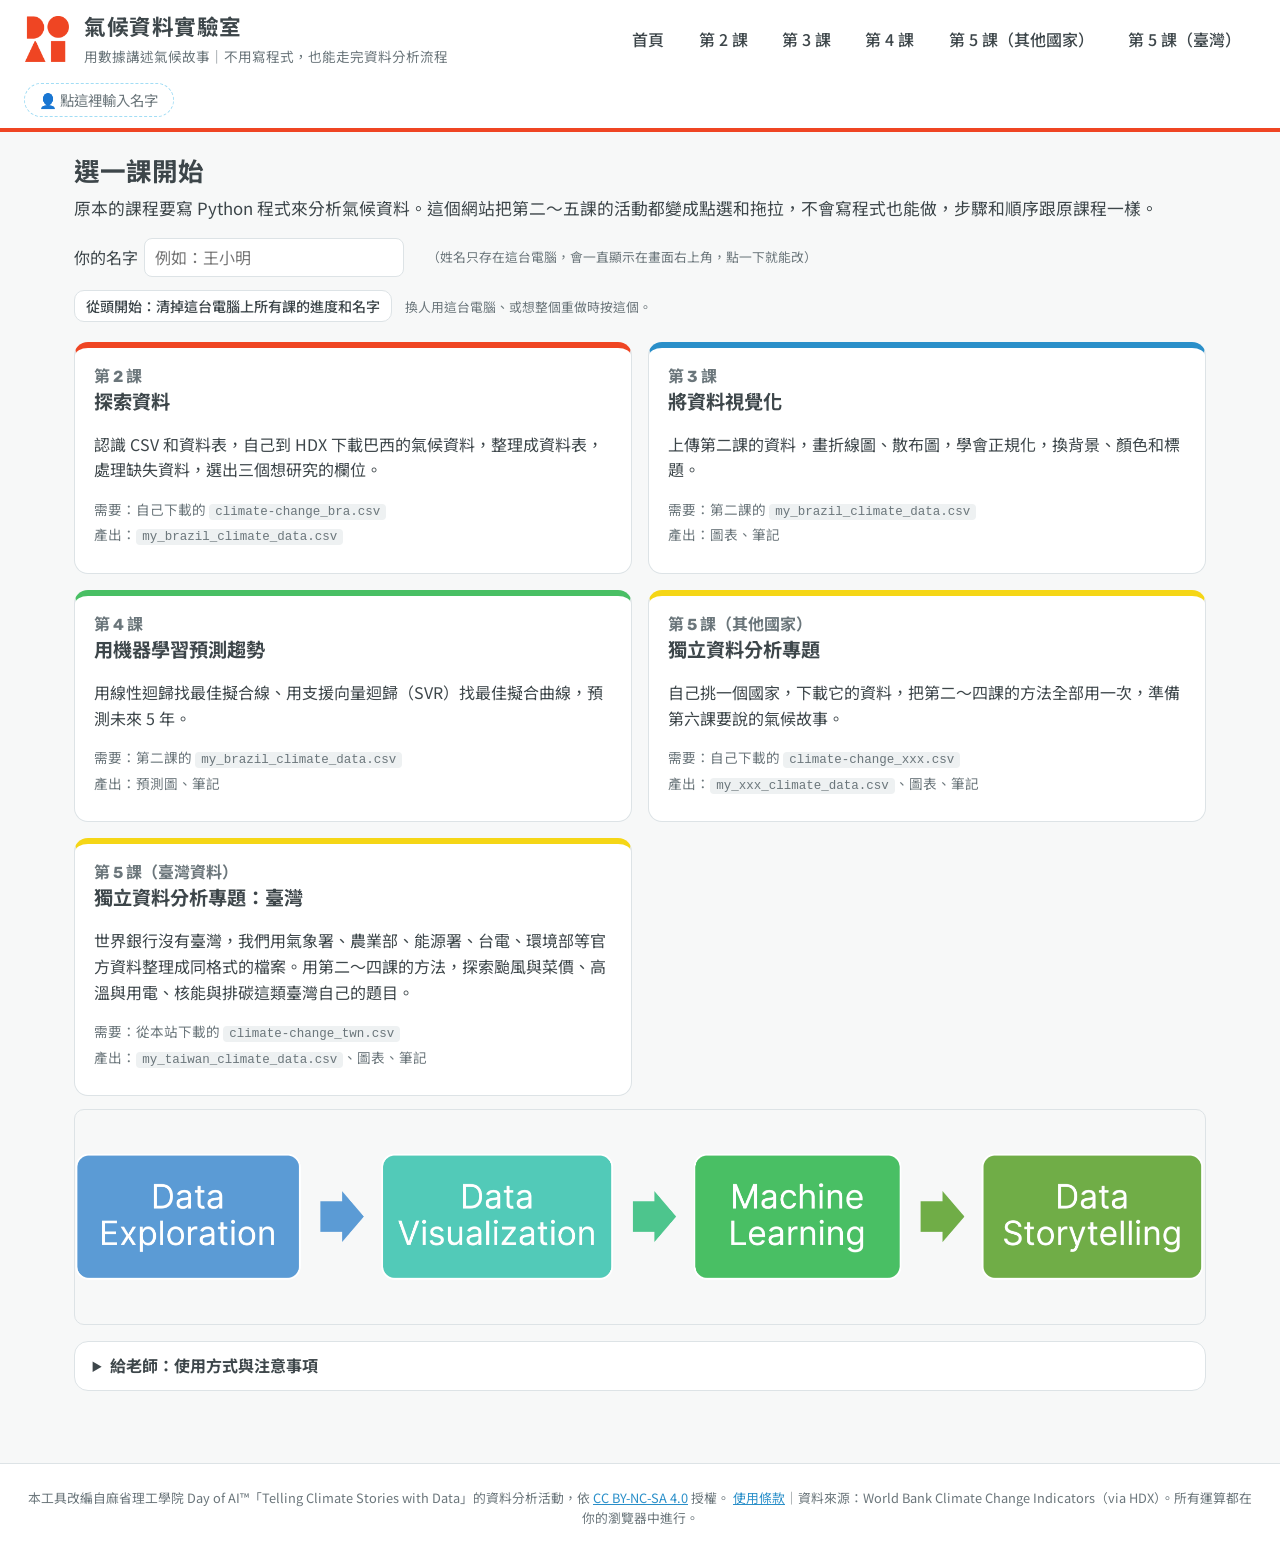
==== commit 4fc42973: "待討論項目全部定案：移除網頁上的待討論標籤與樣式 - 名字輸入、缺失欄位門檻滑桿、第 3 課折線圖／散布圖討論題、SVR 延伸挑戰、第 5 課 HDX 新截圖，全部依網頁版現行做法定案 - 拿掉 .t" ====
--- a/index.html
+++ b/index.html
@@ -7,7 +7,7 @@
 <link rel="icon" href="assets/logo-dayofai.png">
 <link rel="preconnect" href="https://fonts.googleapis.com">
 <link rel="stylesheet" href="https://fonts.googleapis.com/css2?family=Noto+Sans+TC:wght@400;500;700&family=Rubik:wght@500;700&display=swap">
-<link rel="stylesheet" href="style.css?v=20261017213000">
+<link rel="stylesheet" href="style.css?v=202610220829">
 </head>
 <body class="home">
 
@@ -24,7 +24,7 @@
   <section class="hero">
     <h1>選一課開始</h1>
     <p class="lead">原本的課程要寫 Python 程式來分析氣候資料。這個網站把第二～五課的活動都變成點選和拖拉，不會寫程式也能做，步驟和順序跟原課程一樣。</p>
-    <div class="toolbar"><label>你的名字 <input type="text" id="nameInput" placeholder="例如：王小明"></label><span class="tbd" title="待小組討論後決定">待討論</span><span class="muted tiny">（只存在這台電腦，會一直顯示在畫面右上角，點一下就能改；下載筆記時也會帶上）</span></div>
+    <div class="toolbar"><label>你的名字 <input type="text" id="nameInput" placeholder="例如：王小明"></label><span class="muted tiny">（姓名只存在這台電腦，會一直顯示在畫面右上角，點一下就能改）</span></div>
     <p class="muted tiny" style="margin-top:.5rem"><button class="btn small ghost" id="startOver">從頭開始：清掉這台電腦上所有課的進度和名字</button>　換人用這台電腦、或想整個重做時按這個。</p>
   </section>
 
--- a/style.css
+++ b/style.css
@@ -390,15 +390,10 @@
 }
 #foodTable { max-height: 560px; }
 
-/* 待討論標記：給老師小組討論用，定案後拿掉 */
-.tbd { display: inline-block; vertical-align: middle; margin-left: .4rem; padding: .1rem .6rem; border-radius: 999px; background: #FFE14D; color: #7A4B00; border: 2px dashed #E0A800; font: 700 .85rem var(--font); letter-spacing: .05em; }
-.shot-tbd { margin: .8rem 0 -.4rem; }
-.shot-tbd .tbd { margin-left: 0; }
 .miss-row .cov { font-size: .82rem; font-variant-numeric: tabular-nums; text-align: right; }
 .miss-row .cov small { display: block; color: var(--ink-2); font-size: .72rem; }
 .miss-summary { margin: .6rem 0 .8rem; font-size: .92rem; }
 .miss-head { margin-bottom: .2rem; }
-.miss-head .tbd { margin-left: 0; }
 @media (max-width: 860px) { .miss-row { grid-template-columns: 1fr 1fr 3.4rem; } .miss-row .cov { grid-column: 1 / -1; text-align: left; } }
 .pick-howto { background: var(--blue-l); border-left: 5px solid var(--blue-d); border-radius: 8px; padding: .6rem 1rem; margin: .4rem 0 .9rem; font-size: .95rem; }
 .pick-howto.ok { background: #EAF8F4; border-left-color: var(--teal); }
@@ -407,7 +402,4 @@
 .chip:not(.selected) { cursor: pointer; }
 .slot.filled { cursor: pointer; }
 .pick-left .chip { cursor: pointer; }
-.tbd-note { background: #FFFBE6; border: 1.5px dashed #E0A800; border-radius: 8px; padding: .45rem .7rem; margin: .2rem 0 .5rem; font-size: .88rem; color: var(--ink); }
-.tbd-note .tbd { margin: 0 .4rem 0 0; }
-.ext > summary .tbd { margin-left: .6rem; }
 .shot-cap { margin: -.4rem 0 1rem; }
